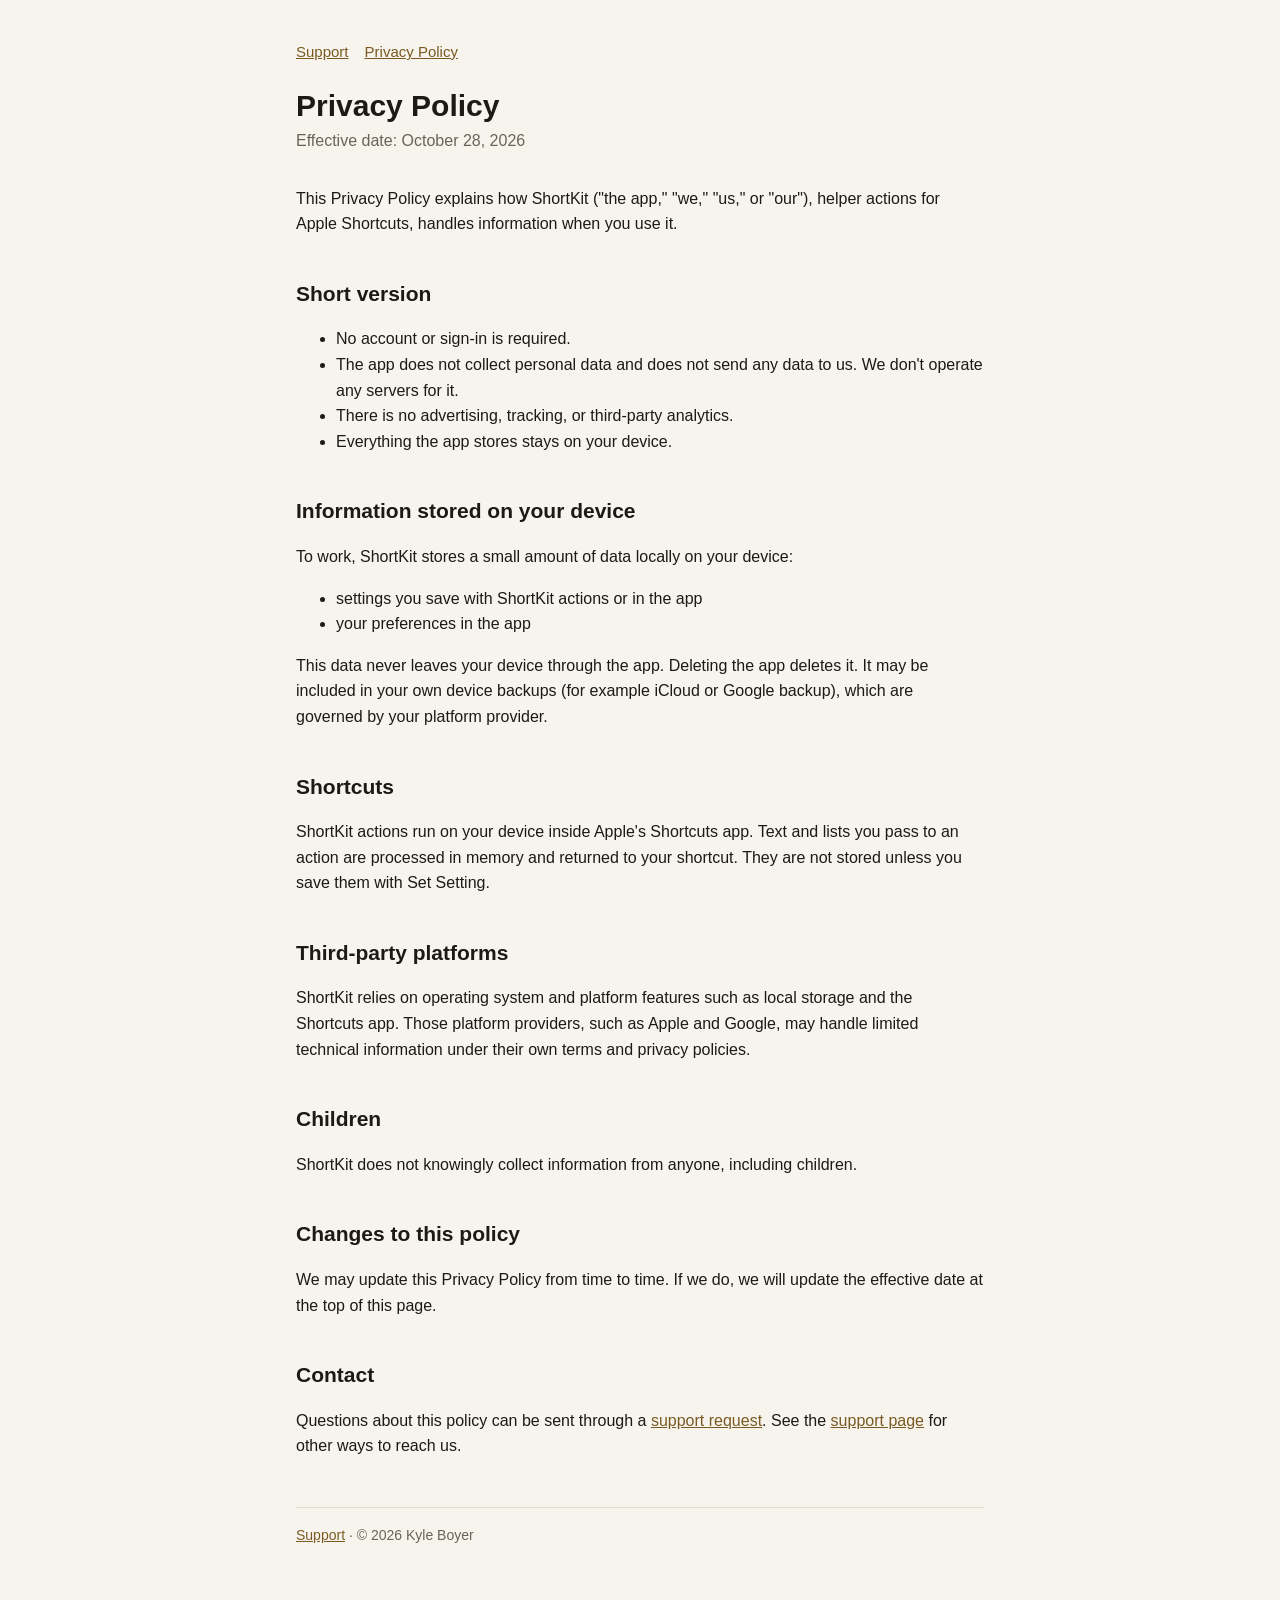
==== privacy.html @ d14c1a53 "Add shortkit support site and privacy policy Co-Authored-By: Claude Opus 5.5 <noreply@anthropic.com>" ====
<!doctype html>
<html lang="en">
<head>
  <meta charset="utf-8">
  <meta name="viewport" content="width=device-width, initial-scale=1">
  <title>ShortKit Privacy Policy</title>
  <meta name="description" content="Privacy policy for ShortKit.">
  <link rel="stylesheet" href="style.css">
</head>
<body>
<main>
  <nav><a href="./">Support</a><a href="privacy.html">Privacy Policy</a></nav>

  <header>
    <h1>Privacy Policy</h1>
    <p>Effective date: October 28, 2026</p>
  </header>

  <p>This Privacy Policy explains how ShortKit ("the app," "we," "us," or "our"), helper actions for Apple Shortcuts, handles information when you use it.</p>

  <h2>Short version</h2>
  <ul>
    <li>No account or sign-in is required.</li>
    <li>The app does not collect personal data and does not send any data to us. We don't operate any servers for it.</li>
    <li>There is no advertising, tracking, or third-party analytics.</li>
    <li>Everything the app stores stays on your device.</li>
  </ul>

  <h2>Information stored on your device</h2>
  <p>To work, ShortKit stores a small amount of data locally on your device:</p>
  <ul>
    <li>settings you save with ShortKit actions or in the app</li>
    <li>your preferences in the app</li>
  </ul>
  <p>This data never leaves your device through the app. Deleting the app deletes it. It may be included in your own device backups (for example iCloud or Google backup), which are governed by your platform provider.</p>

  <h2>Shortcuts</h2><p>ShortKit actions run on your device inside Apple's Shortcuts app. Text and lists you pass to an action are processed in memory and returned to your shortcut. They are not stored unless you save them with Set Setting.</p>

  <h2>Third-party platforms</h2>
  <p>ShortKit relies on operating system and platform features such as local storage and the Shortcuts app. Those platform providers, such as Apple and Google, may handle limited technical information under their own terms and privacy policies.</p>

  <h2>Children</h2>
  <p>ShortKit does not knowingly collect information from anyone, including children.</p>

  <h2>Changes to this policy</h2>
  <p>We may update this Privacy Policy from time to time. If we do, we will update the effective date at the top of this page.</p>

  <h2>Contact</h2>
  <p>Questions about this policy can be sent through a <a href="https://github.com/KyleBoyer/shortkit-support/issues/new/choose">support request</a>. See the <a href="./">support page</a> for other ways to reach us.</p>

  <footer>
    <a href="./">Support</a> &middot; &copy; 2026 Kyle Boyer
  </footer>
</main>
</body>
</html>
---- style.css ----
:root {
  --bg: #f7f4ee;
  --surface: #ffffff;
  --text: #1d1a15;
  --muted: #6b6357;
  --border: #e4ddd0;
  --accent: #7a5a22;
  --accent-text: #ffffff;
  --note-bg: #fbf3e2;
}

@media (prefers-color-scheme: dark) {
  :root {
    --bg: #0a0a0c;
    --surface: #16151a;
    --text: #ece8e1;
    --muted: #a39b8f;
    --border: #2a2830;
    --accent: #d4a85a;
    --accent-text: #16120c;
    --note-bg: #221d14;
  }
}

* { box-sizing: border-box; }

body {
  margin: 0;
  background: var(--bg);
  color: var(--text);
  font: 16px/1.6 -apple-system, BlinkMacSystemFont, "Segoe UI", Roboto, Helvetica, Arial, sans-serif;
}

main {
  max-width: 720px;
  margin: 0 auto;
  padding: 40px 16px 64px;
}

header { margin-bottom: 32px; }
header p { color: var(--muted); margin: 4px 0 0; }

nav { margin-bottom: 24px; font-size: 15px; }
nav a { margin-right: 16px; }

h1 { font-size: 30px; line-height: 1.2; margin: 0; }
h2 { font-size: 21px; margin: 40px 0 12px; }
h3 { font-size: 17px; margin: 0 0 6px; }

a { color: var(--accent); }

.card {
  background: var(--surface);
  border: 1px solid var(--border);
  border-radius: 14px;
  padding: 20px;
  margin: 12px 0;
}

.button {
  display: inline-block;
  background: var(--accent);
  color: var(--accent-text);
  text-decoration: none;
  font-weight: 600;
  padding: 10px 18px;
  border-radius: 10px;
  margin: 8px 8px 0 0;
}

.note {
  background: var(--note-bg);
  border-radius: 10px;
  padding: 12px 14px;
  font-size: 15px;
}

details { margin: 8px 0; }
summary { cursor: pointer; font-weight: 600; }
details > :not(summary) { margin-top: 8px; }

.fine { color: var(--muted); font-size: 14px; }

.copy {
  font: inherit;
  font-size: 13px;
  color: var(--text);
  background: var(--surface);
  border: 1px solid var(--border);
  border-radius: 6px;
  padding: 2px 10px;
  margin-left: 6px;
  cursor: pointer;
}

footer {
  margin-top: 48px;
  padding-top: 16px;
  border-top: 1px solid var(--border);
  color: var(--muted);
  font-size: 14px;
}
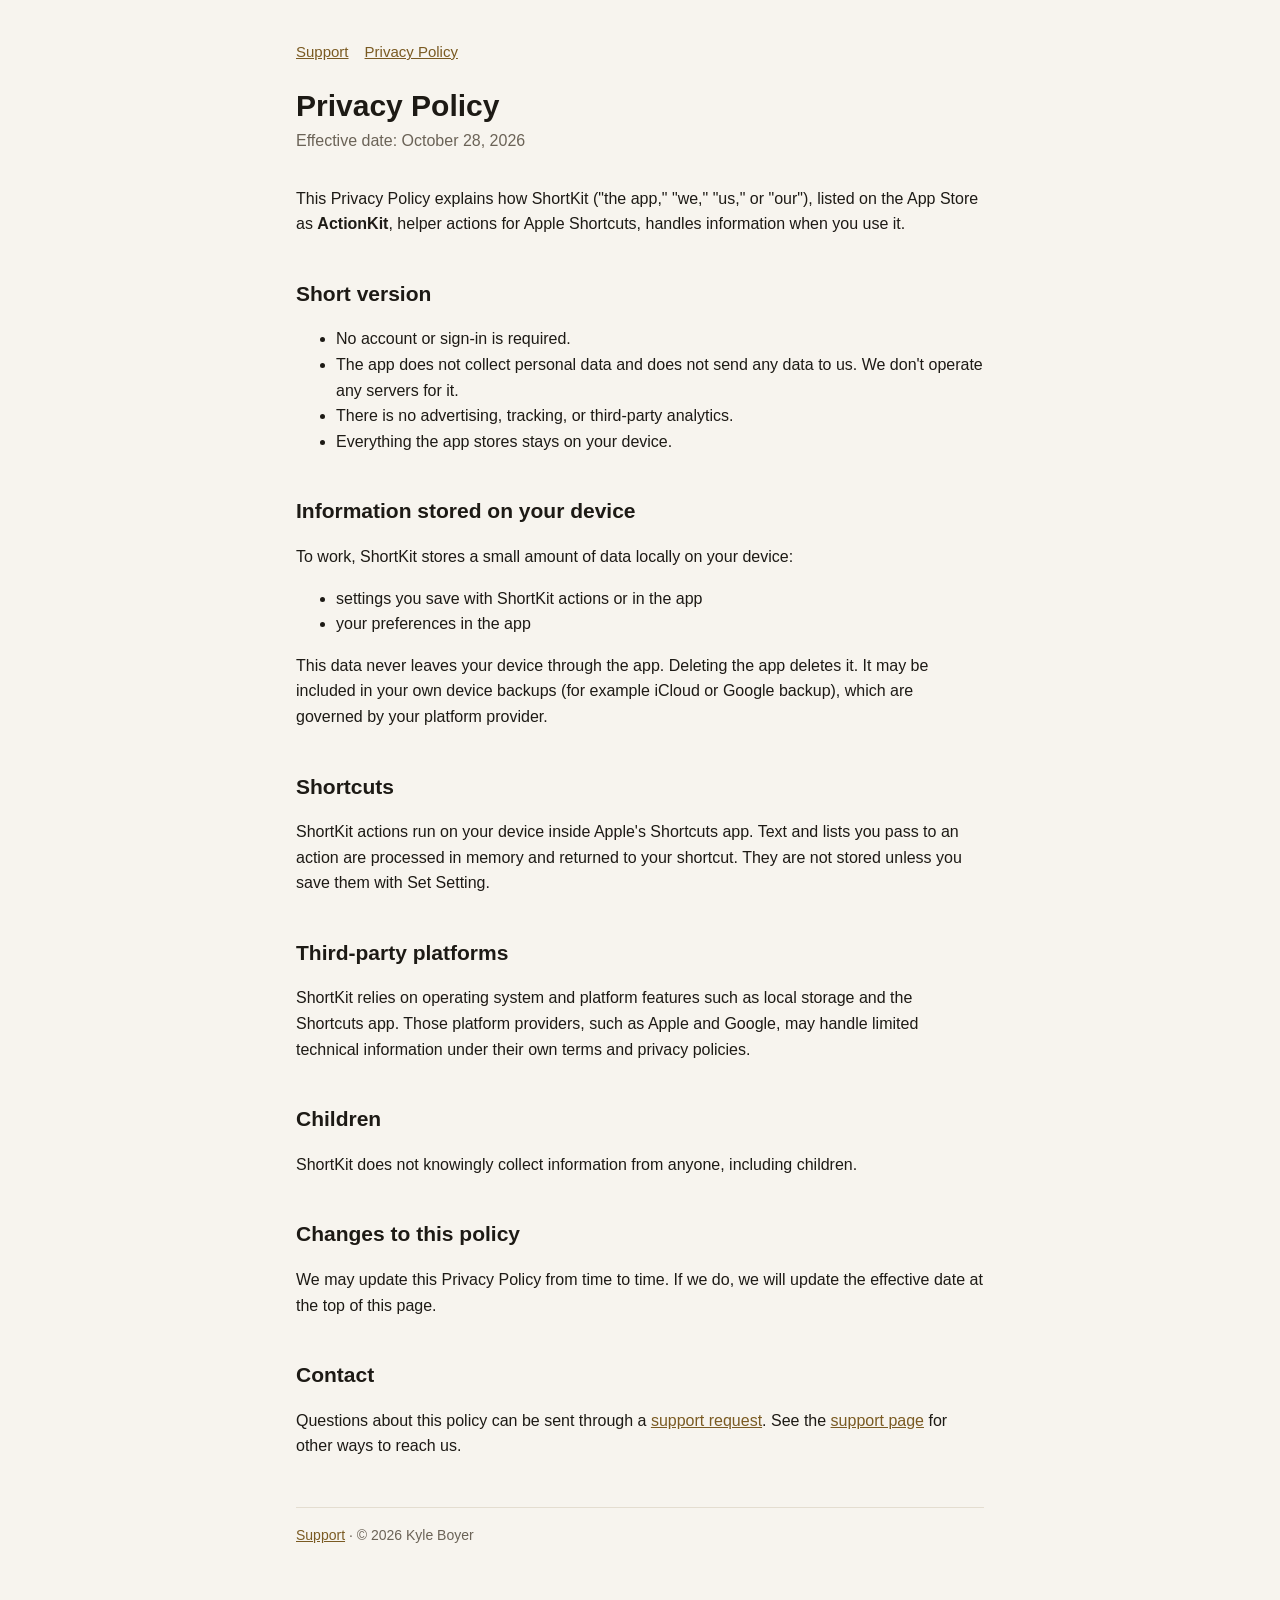
==== commit 842b85cd: "Name the App Store listing Co-Authored-By: Claude Opus 5.5 <noreply@anthropic.com> Claude-Session: h" ====
--- a/privacy.html
+++ b/privacy.html
@@ -16,7 +16,7 @@
     <p>Effective date: October 28, 2026</p>
   </header>
 
-  <p>This Privacy Policy explains how ShortKit ("the app," "we," "us," or "our"), helper actions for Apple Shortcuts, handles information when you use it.</p>
+  <p>This Privacy Policy explains how ShortKit ("the app," "we," "us," or "our"), listed on the App Store as <strong>ActionKit</strong>, helper actions for Apple Shortcuts, handles information when you use it.</p>
 
   <h2>Short version</h2>
   <ul>
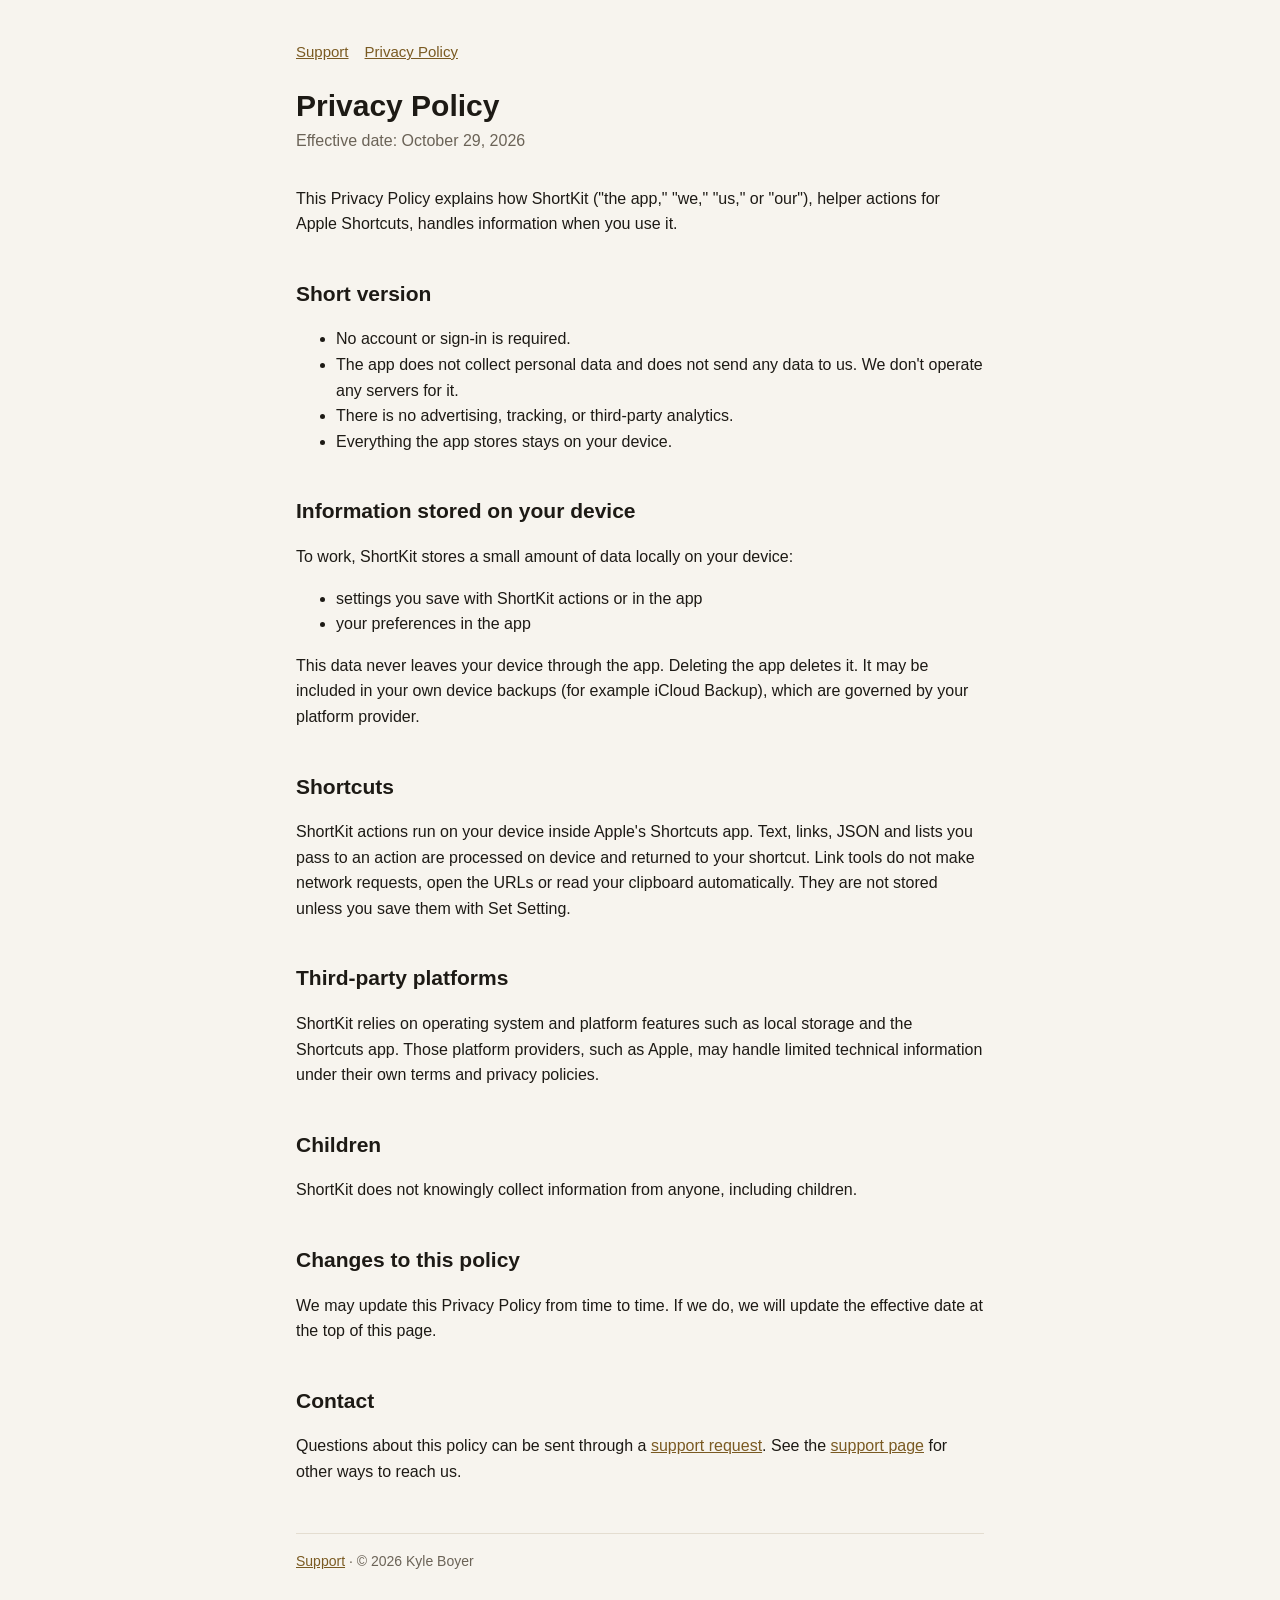
==== commit 5e8a7884: "Document ShortKit's offline link, text and list actions" ====
--- a/privacy.html
+++ b/privacy.html
@@ -13,10 +13,10 @@
 
   <header>
     <h1>Privacy Policy</h1>
-    <p>Effective date: October 28, 2026</p>
+    <p>Effective date: October 29, 2026</p>
   </header>
 
-  <p>This Privacy Policy explains how ShortKit ("the app," "we," "us," or "our"), listed on the App Store as <strong>ActionKit</strong>, helper actions for Apple Shortcuts, handles information when you use it.</p>
+  <p>This Privacy Policy explains how ShortKit ("the app," "we," "us," or "our"), helper actions for Apple Shortcuts, handles information when you use it.</p>
 
   <h2>Short version</h2>
   <ul>
@@ -32,12 +32,12 @@
     <li>settings you save with ShortKit actions or in the app</li>
     <li>your preferences in the app</li>
   </ul>
-  <p>This data never leaves your device through the app. Deleting the app deletes it. It may be included in your own device backups (for example iCloud or Google backup), which are governed by your platform provider.</p>
+  <p>This data never leaves your device through the app. Deleting the app deletes it. It may be included in your own device backups (for example iCloud Backup), which are governed by your platform provider.</p>
 
-  <h2>Shortcuts</h2><p>ShortKit actions run on your device inside Apple's Shortcuts app. Text and lists you pass to an action are processed in memory and returned to your shortcut. They are not stored unless you save them with Set Setting.</p>
+  <h2>Shortcuts</h2><p>ShortKit actions run on your device inside Apple's Shortcuts app. Text, links, JSON and lists you pass to an action are processed on device and returned to your shortcut. Link tools do not make network requests, open the URLs or read your clipboard automatically. They are not stored unless you save them with Set Setting.</p>
 
   <h2>Third-party platforms</h2>
-  <p>ShortKit relies on operating system and platform features such as local storage and the Shortcuts app. Those platform providers, such as Apple and Google, may handle limited technical information under their own terms and privacy policies.</p>
+  <p>ShortKit relies on operating system and platform features such as local storage and the Shortcuts app. Those platform providers, such as Apple, may handle limited technical information under their own terms and privacy policies.</p>
 
   <h2>Children</h2>
   <p>ShortKit does not knowingly collect information from anyone, including children.</p>
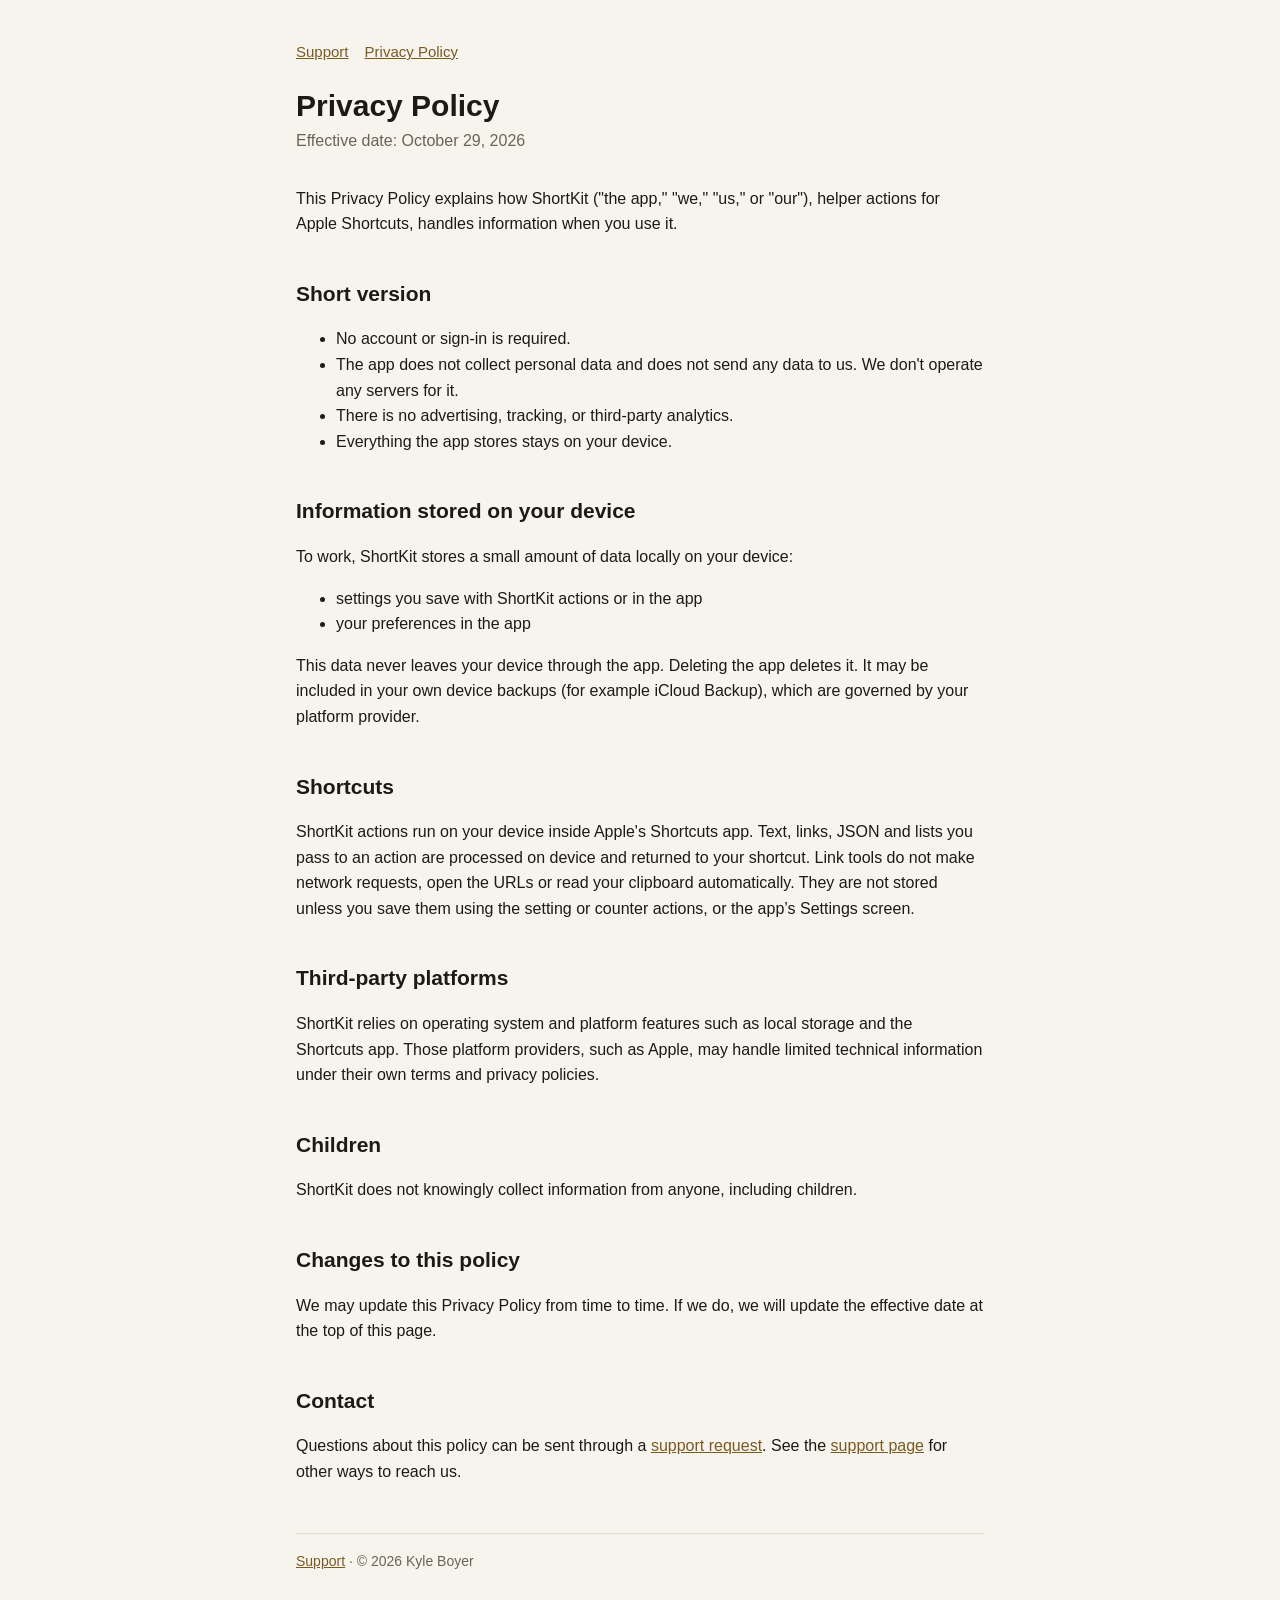
==== commit 7e68ea15: "Clarify local persistence for settings and counter actions" ====
--- a/privacy.html
+++ b/privacy.html
@@ -34,7 +34,7 @@
   </ul>
   <p>This data never leaves your device through the app. Deleting the app deletes it. It may be included in your own device backups (for example iCloud Backup), which are governed by your platform provider.</p>
 
-  <h2>Shortcuts</h2><p>ShortKit actions run on your device inside Apple's Shortcuts app. Text, links, JSON and lists you pass to an action are processed on device and returned to your shortcut. Link tools do not make network requests, open the URLs or read your clipboard automatically. They are not stored unless you save them with Set Setting.</p>
+  <h2>Shortcuts</h2><p>ShortKit actions run on your device inside Apple's Shortcuts app. Text, links, JSON and lists you pass to an action are processed on device and returned to your shortcut. Link tools do not make network requests, open the URLs or read your clipboard automatically. They are not stored unless you save them using the setting or counter actions, or the app’s Settings screen.</p>
 
   <h2>Third-party platforms</h2>
   <p>ShortKit relies on operating system and platform features such as local storage and the Shortcuts app. Those platform providers, such as Apple, may handle limited technical information under their own terms and privacy policies.</p>
